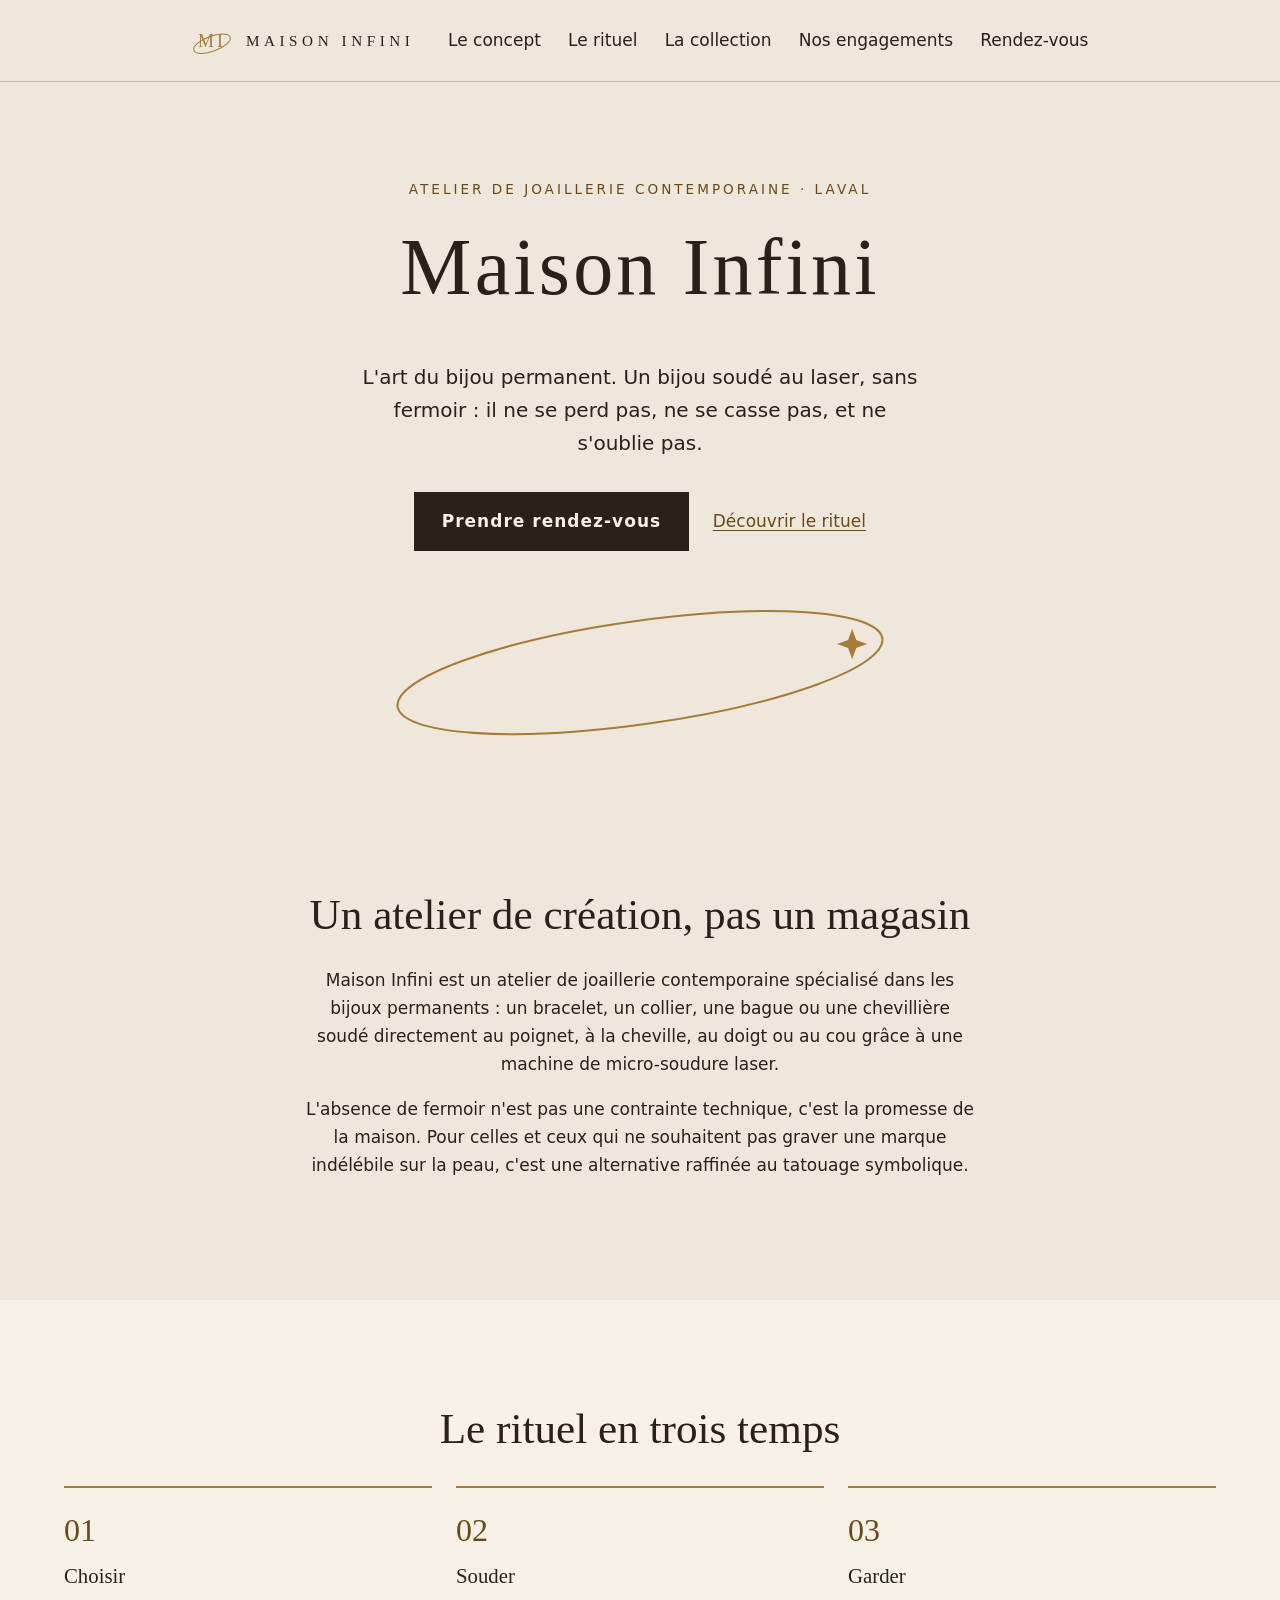
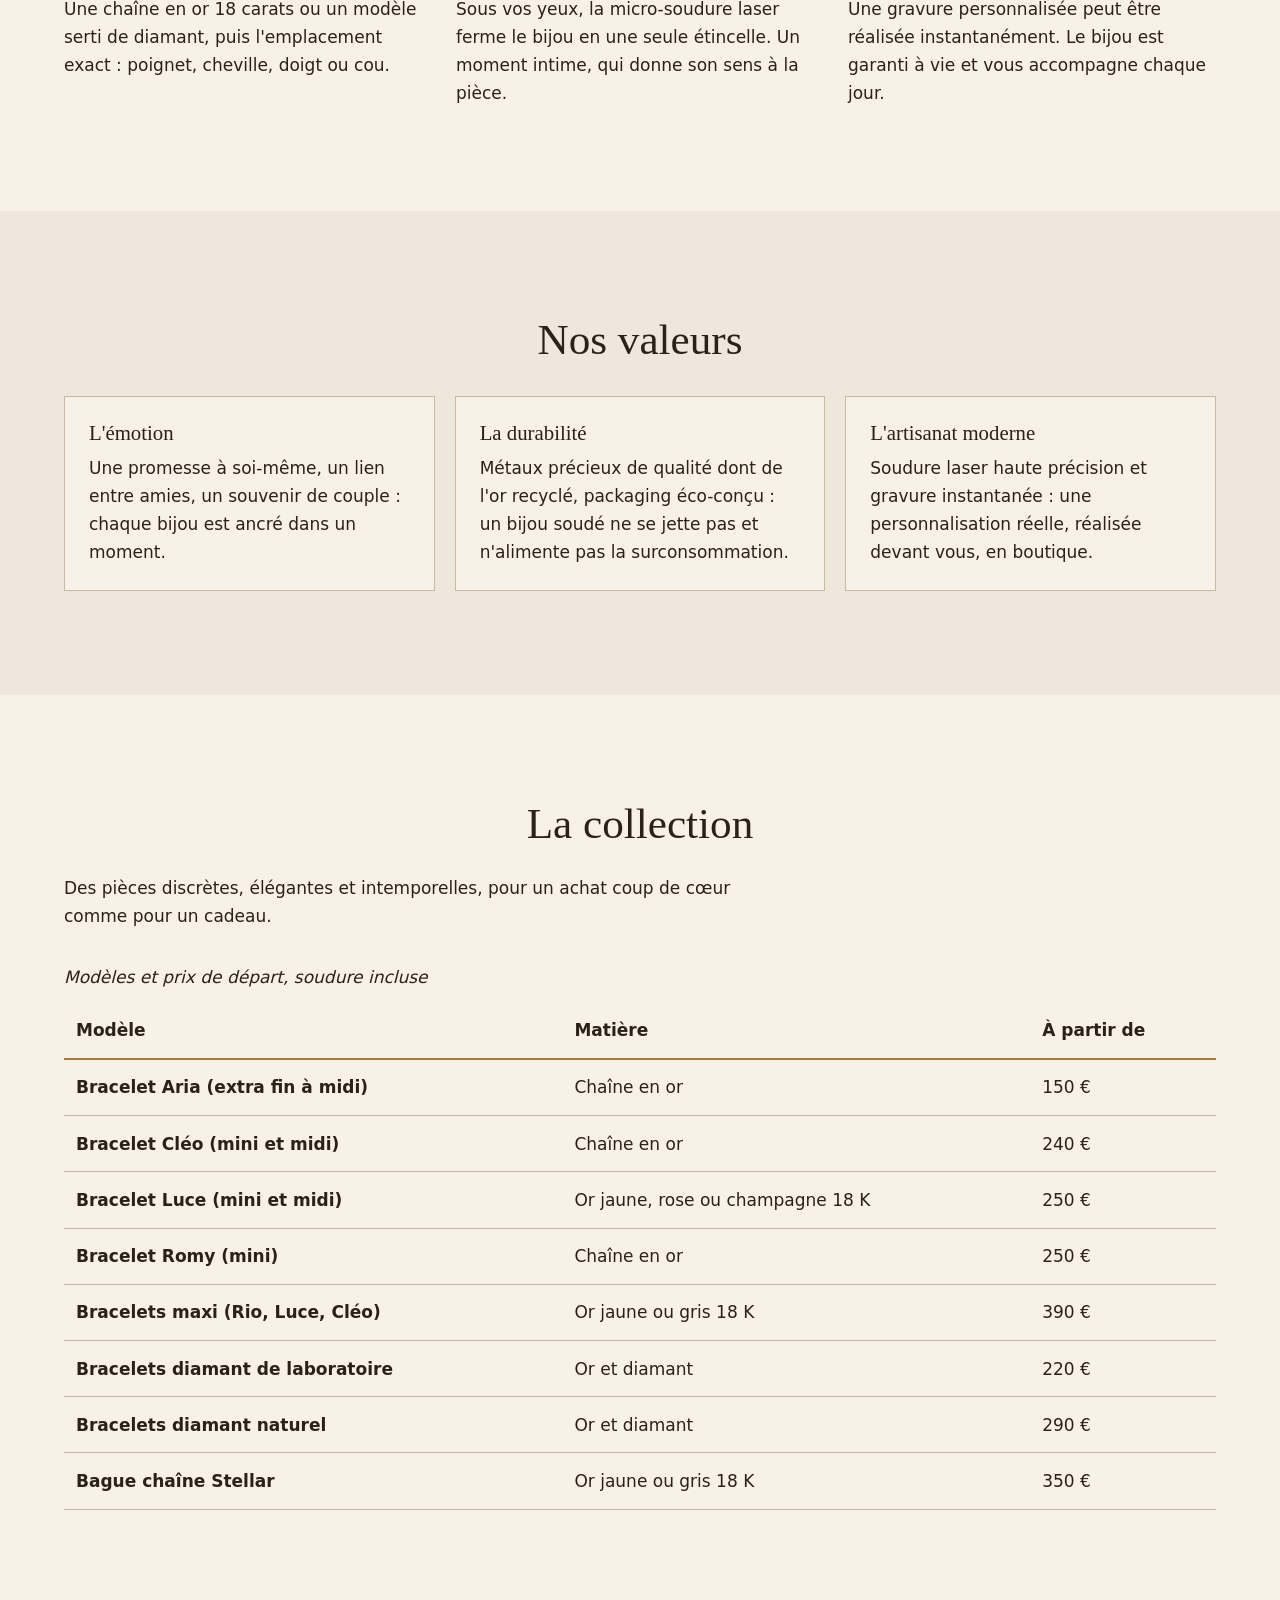
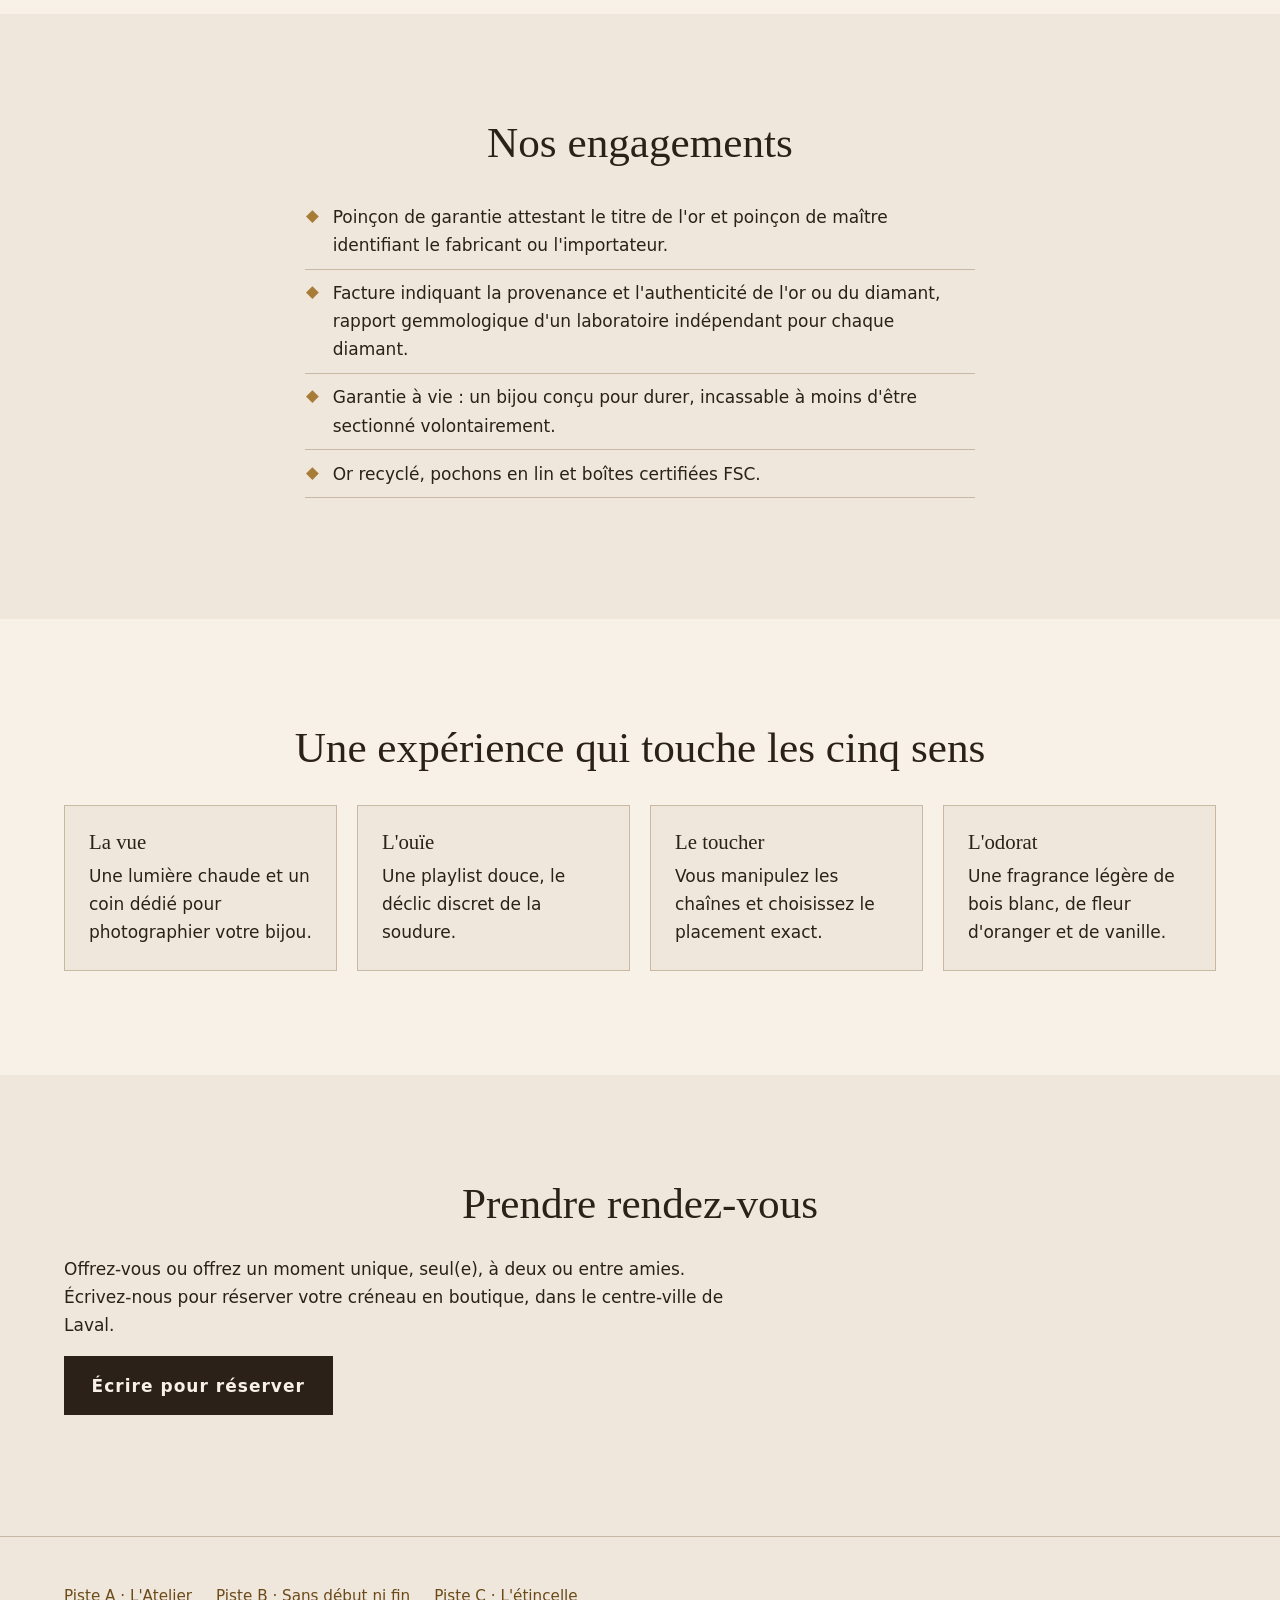
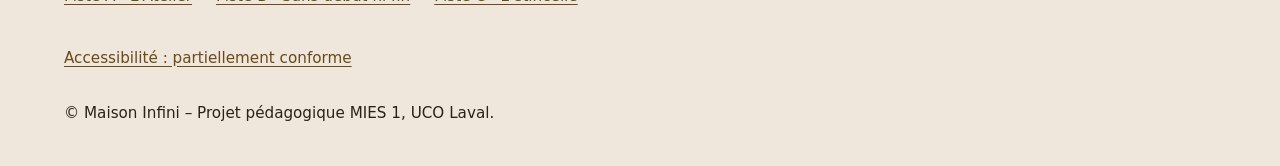
==== index.html @ 55a5fbbf "Ajout de la homepage Maison Infini (3 pistes créatives) Co-Authored-By: Claude Sonnet 5.5 <noreply@a" ====
<!doctype html>
<html lang="fr">
<head>
<meta charset="utf-8">
<meta name="viewport" content="width=device-width, initial-scale=1">
<title>Maison Infini – L'art du bijou permanent à Laval</title>
<meta name="description" content="Maison Infini, atelier de joaillerie contemporaine à Laval : bijoux permanents en or 18 carats, soudés au laser, sans fermoir et garantis à vie.">
<meta name="color-scheme" content="light">
<link rel="icon" href="data:image/svg+xml,%3Csvg xmlns='http://www.w3.org/2000/svg' viewBox='0 0 32 32'%3E%3Ctext y='24' font-size='26'%3E%E2%88%9E%3C/text%3E%3C/svg%3E">
<link rel="stylesheet" href="base.css">
<link rel="stylesheet" href="theme-a.css">
</head>
<body>
<a class="skip" href="#contenu">Aller au contenu principal</a>

<header class="site-header">
  <div class="wrap bar">
    <a class="brand" href="index.html" aria-label="Maison Infini, accueil">
      <svg viewBox="0 0 64 64" aria-hidden="true" focusable="false"><ellipse cx="32" cy="36" rx="28" ry="11" transform="rotate(-20 32 36)" fill="none" stroke="currentColor" stroke-width="1.5"/><text x="32" y="41" text-anchor="middle" font-family="Georgia,serif" font-size="26" fill="currentColor">MI</text></svg>
      <span>Maison Infini</span>
    </a>
    <nav aria-label="Navigation principale">
      <ul>
        <li><a href="#concept">Le concept</a></li>
        <li><a href="#rituel">Le rituel</a></li>
        <li><a href="#collection">La collection</a></li>
        <li><a href="#engagements">Nos engagements</a></li>
        <li><a href="#rendez-vous">Rendez-vous</a></li>
      </ul>
    </nav>
  </div>
</header>

<main id="contenu">
  <section class="wrap hero" aria-labelledby="titre-accueil">
    <p class="kicker">Atelier de joaillerie contemporaine · Laval</p>
    <h1 id="titre-accueil">Maison Infini</h1>
    <p class="lead">L'art du bijou permanent. Un bijou soudé au laser, sans fermoir : il ne se perd pas, ne se casse pas, et ne s'oublie pas.</p>
    <div class="actions">
      <a class="btn" href="#rendez-vous">Prendre rendez-vous</a>
      <a href="#rituel">Découvrir le rituel</a>
    </div>
    <svg class="deco" viewBox="0 0 400 120" role="img" aria-label="Illustration : un anneau sans début ni fin, symbole d'infini"><ellipse cx="200" cy="60" rx="180" ry="38" transform="rotate(-8 200 60)" fill="none" stroke="currentColor" stroke-width="1.5"/><path d="M356 28 l3 8 8 3 -8 3 -3 8 -3 -8 -8 -3 8 -3z" fill="currentColor"/></svg>
  </section>

  <section id="concept" class="wrap" aria-labelledby="t-concept">
    <h2 id="t-concept">Un atelier de création, pas un magasin</h2>
    <p>Maison Infini est un atelier de joaillerie contemporaine spécialisé dans les bijoux permanents : un bracelet, un collier, une bague ou une chevillière soudé directement au poignet, à la cheville, au doigt ou au cou grâce à une machine de micro-soudure laser.</p>
    <p>L'absence de fermoir n'est pas une contrainte technique, c'est la promesse de la maison. Pour celles et ceux qui ne souhaitent pas graver une marque indélébile sur la peau, c'est une alternative raffinée au tatouage symbolique.</p>
  </section>

  <section id="rituel" class="band" aria-labelledby="t-rituel">
    <div class="wrap">
      <h2 id="t-rituel">Le rituel en trois temps</h2>
      <ol class="steps">
        <li><h3>Choisir</h3><p>Une chaîne en or 18 carats ou un modèle serti de diamant, puis l'emplacement exact : poignet, cheville, doigt ou cou.</p></li>
        <li><h3>Souder</h3><p>Sous vos yeux, la micro-soudure laser ferme le bijou en une seule étincelle. Un moment intime, qui donne son sens à la pièce.</p></li>
        <li><h3>Garder</h3><p>Une gravure personnalisée peut être réalisée instantanément. Le bijou est garanti à vie et vous accompagne chaque jour.</p></li>
      </ol>
    </div>
  </section>

  <section id="valeurs" class="wrap" aria-labelledby="t-valeurs">
    <h2 id="t-valeurs">Nos valeurs</h2>
    <ul class="cards">
      <li class="card"><h3>L'émotion</h3><p>Une promesse à soi-même, un lien entre amies, un souvenir de couple : chaque bijou est ancré dans un moment.</p></li>
      <li class="card"><h3>La durabilité</h3><p>Métaux précieux de qualité dont de l'or recyclé, packaging éco-conçu : un bijou soudé ne se jette pas et n'alimente pas la surconsommation.</p></li>
      <li class="card"><h3>L'artisanat moderne</h3><p>Soudure laser haute précision et gravure instantanée : une personnalisation réelle, réalisée devant vous, en boutique.</p></li>
    </ul>
  </section>

  <section id="collection" class="band" aria-labelledby="t-collection">
    <div class="wrap">
      <h2 id="t-collection">La collection</h2>
      <p>Des pièces discrètes, élégantes et intemporelles, pour un achat coup de cœur comme pour un cadeau.</p>
      <div class="table-wrap">
        <table>
          <caption>Modèles et prix de départ, soudure incluse</caption>
          <thead><tr><th scope="col">Modèle</th><th scope="col">Matière</th><th scope="col">À partir de</th></tr></thead>
          <tbody>
            <tr><th scope="row">Bracelet Aria (extra fin à midi)</th><td>Chaîne en or</td><td>150 €</td></tr>
            <tr><th scope="row">Bracelet Cléo (mini et midi)</th><td>Chaîne en or</td><td>240 €</td></tr>
            <tr><th scope="row">Bracelet Luce (mini et midi)</th><td>Or jaune, rose ou champagne 18 K</td><td>250 €</td></tr>
            <tr><th scope="row">Bracelet Romy (mini)</th><td>Chaîne en or</td><td>250 €</td></tr>
            <tr><th scope="row">Bracelets maxi (Rio, Luce, Cléo)</th><td>Or jaune ou gris 18 K</td><td>390 €</td></tr>
            <tr><th scope="row">Bracelets diamant de laboratoire</th><td>Or et diamant</td><td>220 €</td></tr>
            <tr><th scope="row">Bracelets diamant naturel</th><td>Or et diamant</td><td>290 €</td></tr>
            <tr><th scope="row">Bague chaîne Stellar</th><td>Or jaune ou gris 18 K</td><td>350 €</td></tr>
          </tbody>
        </table>
      </div>
    </div>
  </section>

  <section id="engagements" class="wrap" aria-labelledby="t-engagements">
    <h2 id="t-engagements">Nos engagements</h2>
    <ul class="checks">
      <li>Poinçon de garantie attestant le titre de l'or et poinçon de maître identifiant le fabricant ou l'importateur.</li>
      <li>Facture indiquant la provenance et l'authenticité de l'or ou du diamant, rapport gemmologique d'un laboratoire indépendant pour chaque diamant.</li>
      <li>Garantie à vie : un bijou conçu pour durer, incassable à moins d'être sectionné volontairement.</li>
      <li>Or recyclé, pochons en lin et boîtes certifiées FSC.</li>
    </ul>
  </section>

  <section id="experience" class="band" aria-labelledby="t-experience">
    <div class="wrap">
      <h2 id="t-experience">Une expérience qui touche les cinq sens</h2>
      <ul class="cards">
        <li class="card"><h3>La vue</h3><p>Une lumière chaude et un coin dédié pour photographier votre bijou.</p></li>
        <li class="card"><h3>L'ouïe</h3><p>Une playlist douce, le déclic discret de la soudure.</p></li>
        <li class="card"><h3>Le toucher</h3><p>Vous manipulez les chaînes et choisissez le placement exact.</p></li>
        <li class="card"><h3>L'odorat</h3><p>Une fragrance légère de bois blanc, de fleur d'oranger et de vanille.</p></li>
      </ul>
    </div>
  </section>

  <section id="rendez-vous" class="wrap" aria-labelledby="t-rdv">
    <h2 id="t-rdv">Prendre rendez-vous</h2>
    <p>Offrez-vous ou offrez un moment unique, seul(e), à deux ou entre amies. Écrivez-nous pour réserver votre créneau en boutique, dans le centre-ville de Laval.</p>
    <p><a class="btn" href="mailto:contact@maison-infini.example?subject=Rendez-vous%20Maison%20Infini">Écrire pour réserver</a></p>
  </section>
</main>

<footer class="site-footer">
  <div class="wrap">
    <nav aria-label="Pistes créatives">
      <ul>
        <li><a href="index.html" aria-current="page">Piste A · L'Atelier</a></li>
        <li><a href="piste-b.html">Piste B · Sans début ni fin</a></li>
        <li><a href="piste-c.html">Piste C · L'étincelle</a></li>
      </ul>
    </nav>
    <p><a href="accessibilite.html">Accessibilité : partiellement conforme</a></p>
    <p>© Maison Infini – Projet pédagogique MIES 1, UCO Laval.</p>
  </div>
</footer>
</body>
</html>
---- base.css ----
/* Maison Infini — base partagée (éco-conçue : aucune police web, aucune image, aucun JS) */
*,*::before,*::after{box-sizing:border-box}
html{font-size:100%;scroll-behavior:smooth;-webkit-text-size-adjust:100%}
body{margin:0;background:var(--bg);color:var(--fg);font-family:var(--font-body);font-size:1.0625rem;line-height:1.65}
h1,h2,h3{font-family:var(--font-title);font-weight:400;line-height:1.15;margin:0 0 .6em}
h1{font-size:clamp(2.4rem,8vw,5rem);letter-spacing:.04em}
h2{font-size:clamp(1.7rem,4.5vw,2.7rem)}
h3{font-size:1.3rem}
p{margin:0 0 1em;max-width:62ch}
ul,ol{margin:0 0 1em}
a{color:var(--link);text-underline-offset:.2em}
a:hover{text-decoration-thickness:.15em}
:focus-visible{outline:3px solid var(--focus);outline-offset:3px}

.skip{position:absolute;left:1rem;top:-5rem;z-index:10;padding:.75rem 1rem;background:var(--fg);color:var(--bg)}
.skip:focus{top:1rem}

.wrap{width:min(100% - 2rem,72rem);margin-inline:auto}
main>section{padding-block:clamp(3rem,9vw,6.5rem)}
.band{background:var(--surface)}

/* En-tête */
.site-header{padding-block:1rem;border-bottom:1px solid var(--line)}
.bar{display:flex;flex-wrap:wrap;align-items:center;justify-content:space-between;gap:.75rem 2rem}
.brand{display:flex;align-items:center;gap:.75rem;color:inherit;text-decoration:none;font-family:var(--font-title);font-size:.95rem;letter-spacing:.3em;text-transform:uppercase}
.brand svg{width:2.75rem;height:2.75rem;color:var(--accent)}
.site-header ul{display:flex;flex-wrap:wrap;gap:0 1.5rem;margin:0;padding:0;list-style:none}
.site-header nav a{display:inline-block;padding:.6rem .1rem;color:inherit;text-decoration:none;border-bottom:2px solid transparent}
.site-header nav a:hover{border-bottom-color:var(--accent)}

/* Éléments récurrents */
.kicker{margin-bottom:1.25rem;font-size:.85rem;letter-spacing:.22em;text-transform:uppercase;color:var(--link)}
.lead{font-size:1.25rem;max-width:44ch}
.actions{display:flex;flex-wrap:wrap;gap:1rem 1.5rem;align-items:center;margin-top:2rem}
.btn{display:inline-block;min-height:2.75rem;padding:.85rem 1.6rem;border:2px solid var(--btn-bg);background:var(--btn-bg);color:var(--btn-fg);font-weight:600;letter-spacing:.06em;text-decoration:none}
.btn:hover{background:var(--bg);color:var(--fg)}
.deco{display:block;width:100%;height:auto;color:var(--accent)}

/* Grilles */
.cards{display:grid;grid-template-columns:repeat(auto-fit,minmax(15rem,1fr));gap:1.25rem;margin:2rem 0 0;padding:0;list-style:none}
.card{padding:1.5rem;border:1px solid var(--line);background:var(--surface)}
.band .card{background:var(--bg)}
.card h3{margin-bottom:.4em}
.card p{margin:0}

.steps{counter-reset:etape;display:grid;grid-template-columns:repeat(auto-fit,minmax(14rem,1fr));gap:1.5rem;margin:2rem 0 0;padding:0;list-style:none}
.steps li{counter-increment:etape;padding-top:1rem;border-top:2px solid var(--accent)}
.steps li::before{content:"0" counter(etape);display:block;margin-bottom:.5rem;font-family:var(--font-title);font-size:2rem;color:var(--link)}
.steps h3{margin-bottom:.3em}
.steps p{margin:0}

.checks{padding:0;list-style:none;max-width:62ch}
.checks li{padding:.6rem 0 .6rem 1.75rem;border-bottom:1px solid var(--line);position:relative}
.checks li::before{content:"";position:absolute;left:.2rem;top:1.15rem;width:.55rem;height:.55rem;background:var(--accent);transform:rotate(45deg)}

/* Tableau */
.table-wrap{margin-top:2rem;overflow-x:auto}
table{width:100%;border-collapse:collapse}
caption{padding-bottom:.75rem;text-align:left;font-style:italic}
th,td{padding:.85rem .75rem;text-align:left;vertical-align:top;border-bottom:1px solid var(--line)}
thead th{border-bottom:2px solid var(--accent)}
td:last-child,th:last-child{white-space:nowrap}

/* Pied de page */
.site-footer{padding-block:2.5rem;border-top:1px solid var(--line);font-size:.95rem}
.site-footer .wrap{display:grid;gap:1.5rem}
.site-footer ul{display:flex;flex-wrap:wrap;gap:.25rem 1.5rem;margin:0;padding:0;list-style:none}
.site-footer p{margin:0}
.site-footer a{display:inline-block;padding:.4rem 0}

/* Préférences utilisateur */
@media (prefers-reduced-motion:reduce){html{scroll-behavior:auto}*{animation:none!important;transition:none!important}}
@media print{.skip,.site-header nav,.actions{display:none}body{background:#fff;color:#000}}
---- theme-a.css ----
/* Piste A — « L'Atelier » : beige nude, lumière chaude, serif élégant */
:root{
  --bg:#EFE6DC;--fg:#2B2118;--surface:#F7F1E8;--line:#C9B8A3;
  --accent:#A67C37;--link:#6B4A17;--focus:#2B2118;
  --btn-bg:#2B2118;--btn-fg:#F7F1E8;
  --font-title:Didot,"Bodoni 72","Bodoni MT",Georgia,"Times New Roman",serif;
  --font-body:system-ui,-apple-system,"Segoe UI",Roboto,sans-serif;
  color-scheme:light;
}
.hero{text-align:center;padding-block:clamp(3rem,9vw,6rem) 2rem}
.hero p{margin-inline:auto}
.hero .actions{justify-content:center}
.hero .deco{max-width:34rem;margin:2.5rem auto 0}
h2{text-align:center}
#concept p,#engagements>p{margin-inline:auto;text-align:center}
.band h2,.checks{margin-inline:auto}
.lead{margin-inline:auto}
.site-header{text-align:center}
.site-header .bar{justify-content:center}
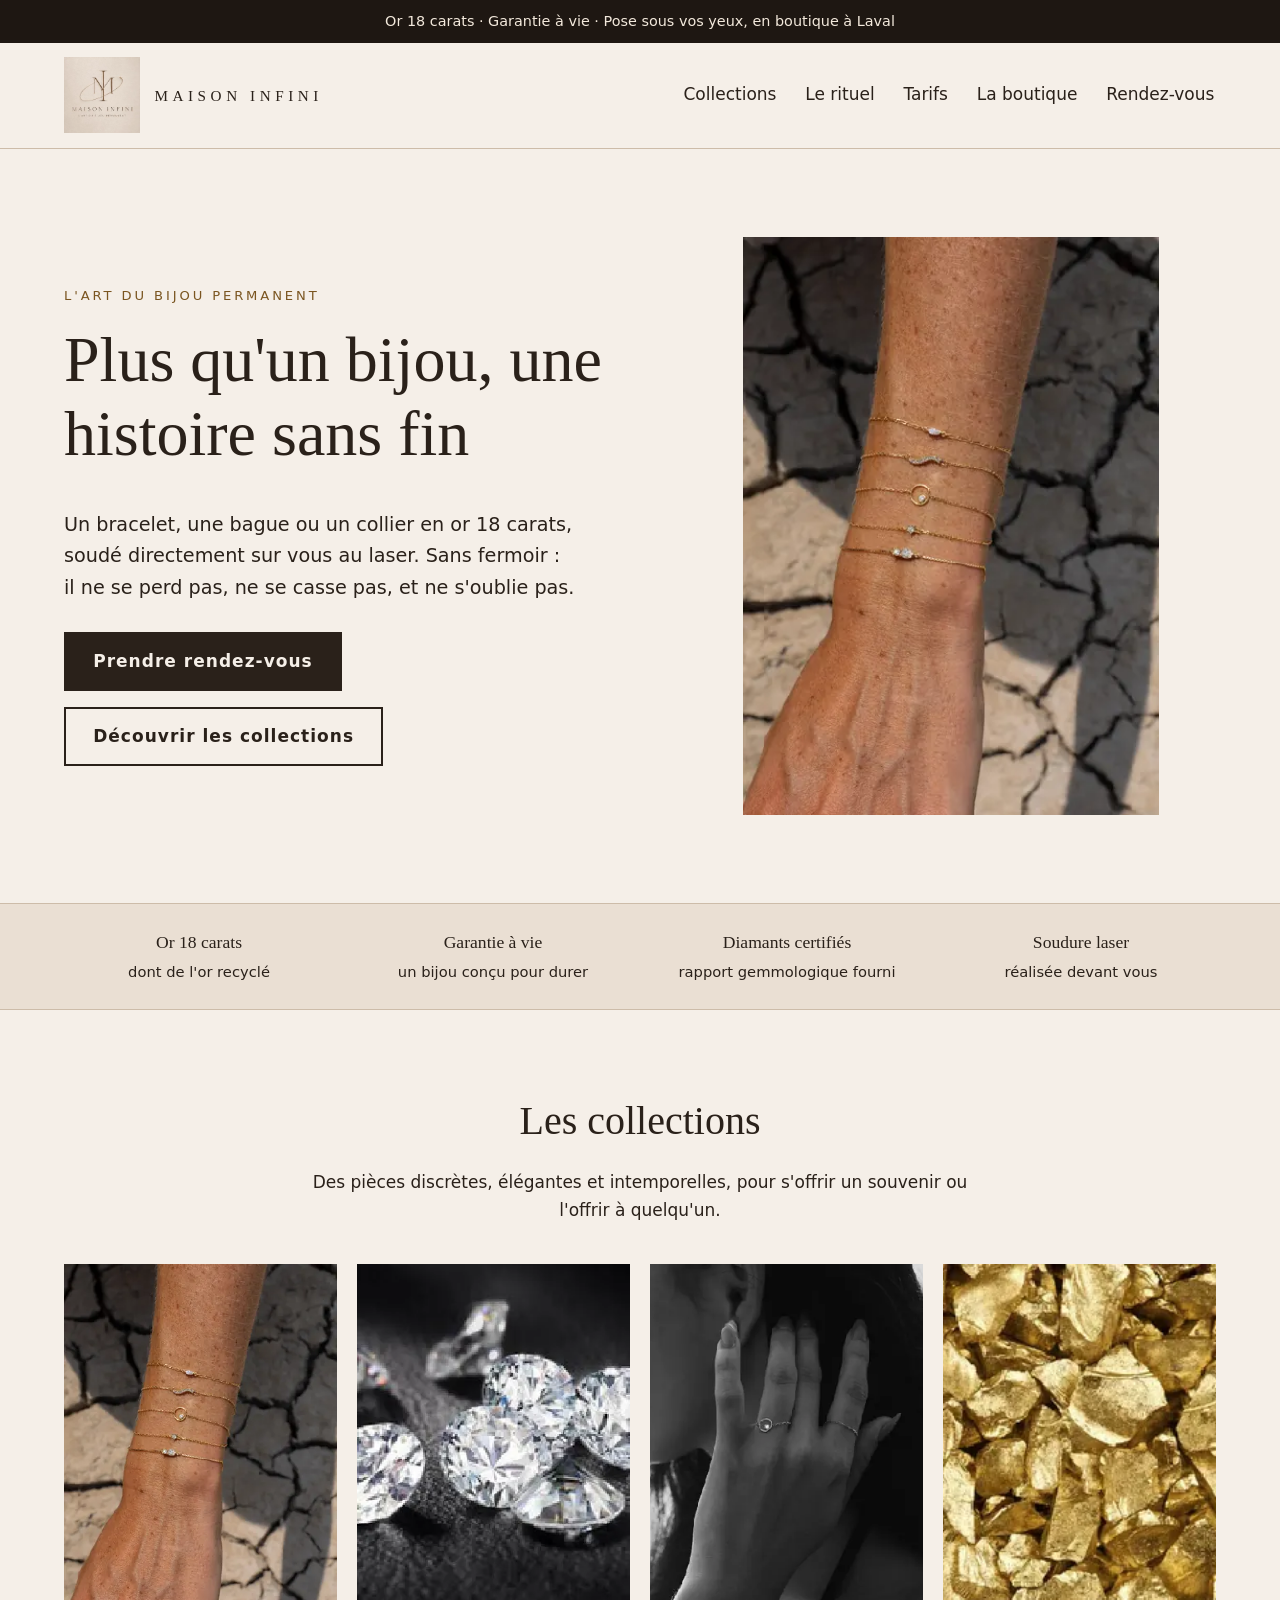
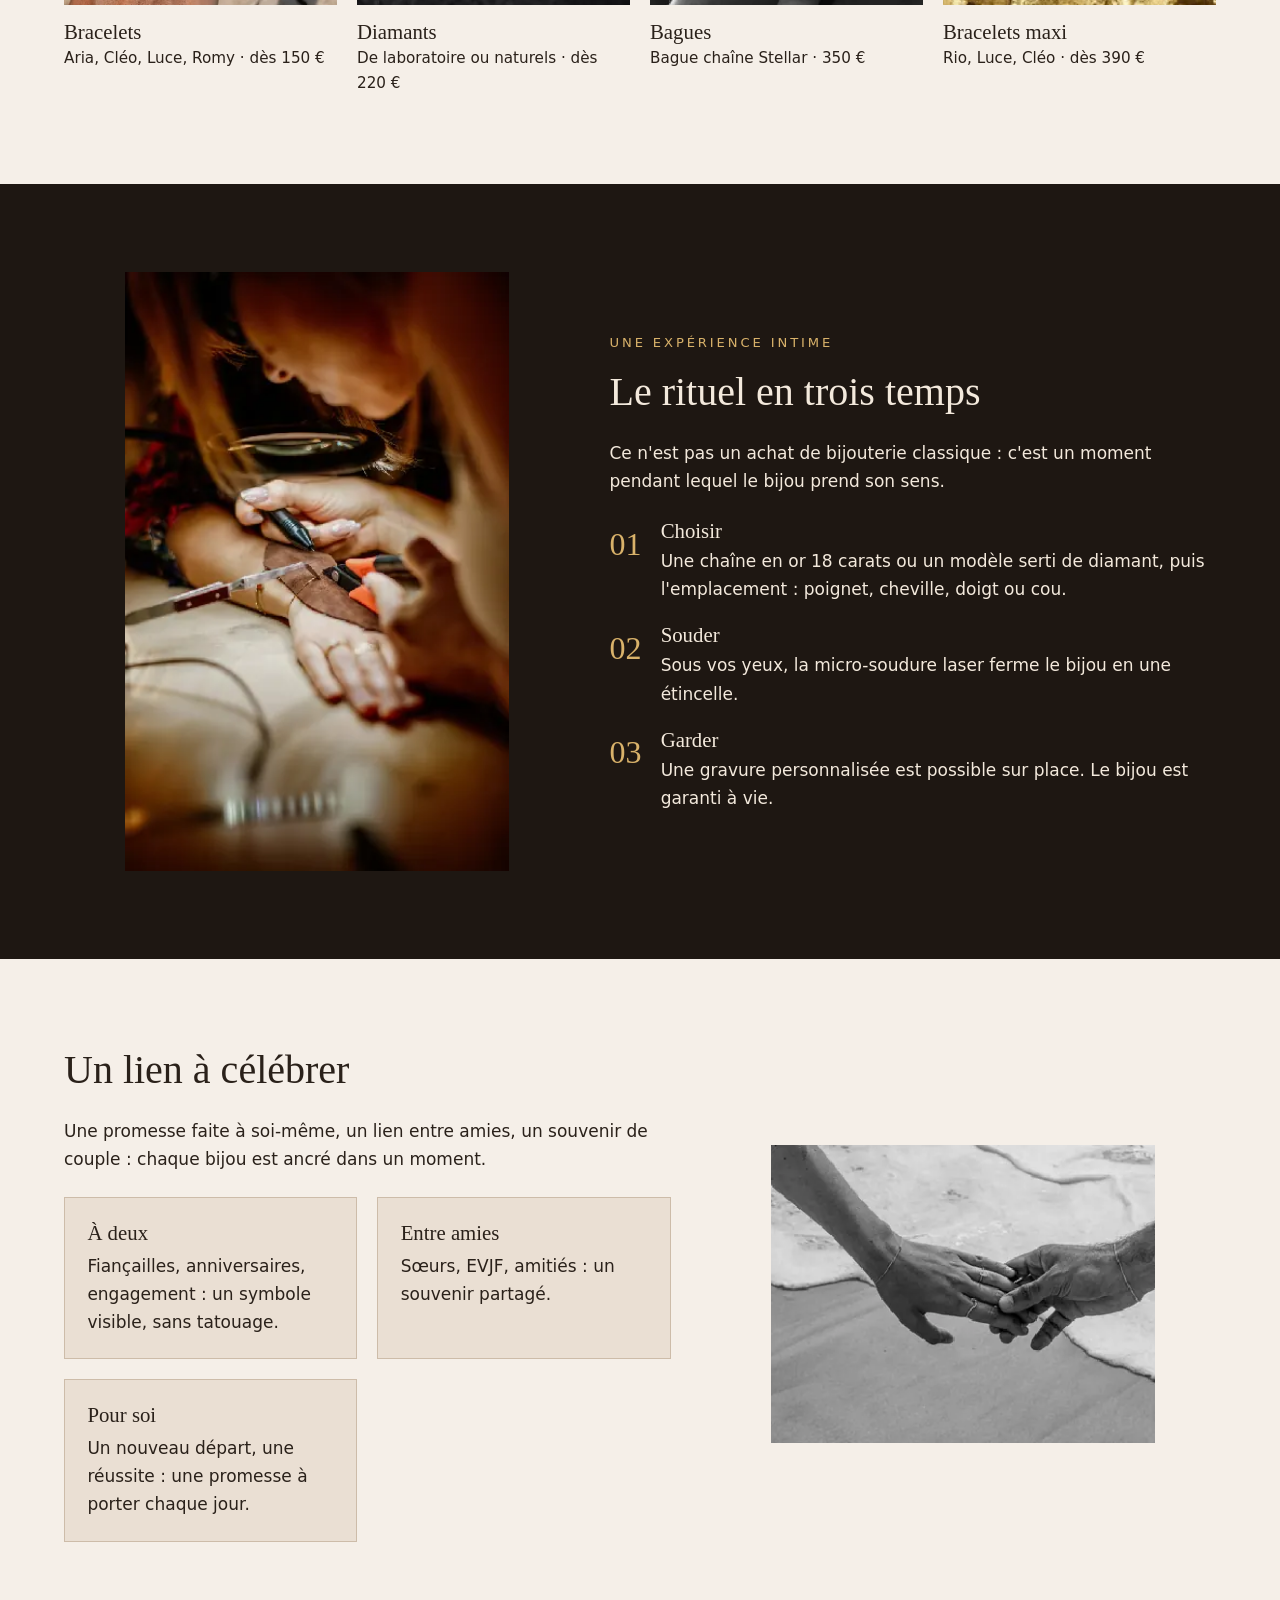
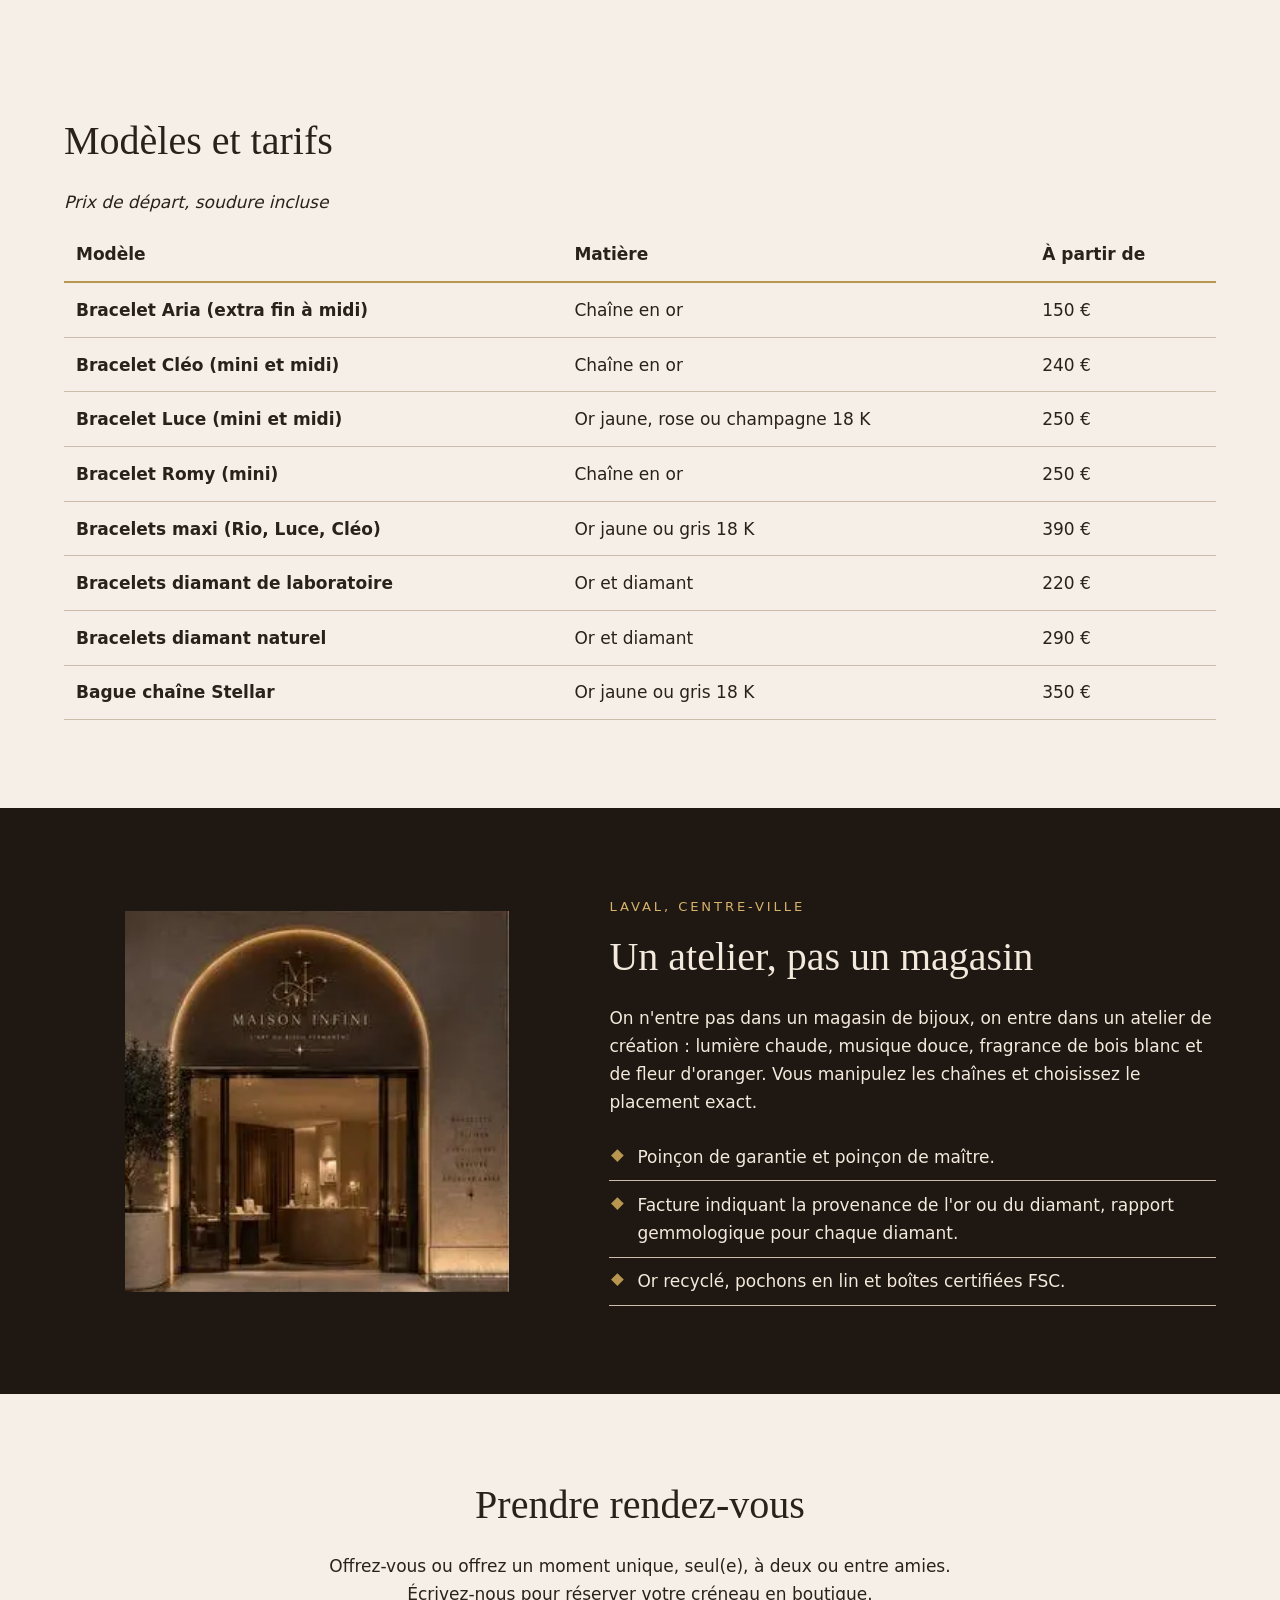
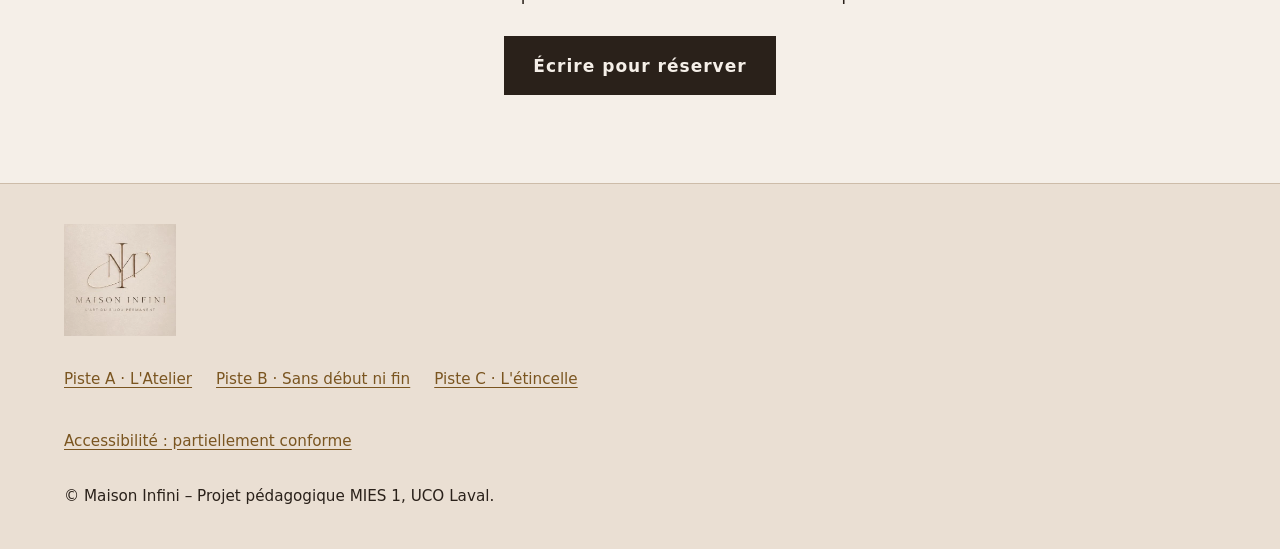
==== commit 6367376e: "Nouvelle homepage boutique avec logo et photos ; ancienne page en piste A Co-Authored-By: Claude Son" ====
--- a/index.html
+++ b/index.html
@@ -4,27 +4,28 @@
 <meta charset="utf-8">
 <meta name="viewport" content="width=device-width, initial-scale=1">
 <title>Maison Infini – L'art du bijou permanent à Laval</title>
-<meta name="description" content="Maison Infini, atelier de joaillerie contemporaine à Laval : bijoux permanents en or 18 carats, soudés au laser, sans fermoir et garantis à vie.">
+<meta name="description" content="Maison Infini, atelier de joaillerie contemporaine à Laval : bracelets, bagues et colliers permanents en or 18 carats, soudés au laser sous vos yeux, sans fermoir, garantis à vie.">
 <meta name="color-scheme" content="light">
-<link rel="icon" href="data:image/svg+xml,%3Csvg xmlns='http://www.w3.org/2000/svg' viewBox='0 0 32 32'%3E%3Ctext y='24' font-size='26'%3E%E2%88%9E%3C/text%3E%3C/svg%3E">
-<link rel="stylesheet" href="base.css">
-<link rel="stylesheet" href="theme-a.css">
+<link rel="icon" type="image/webp" href="img/logo.webp">
+<link rel="stylesheet" href="home.css">
 </head>
 <body>
 <a class="skip" href="#contenu">Aller au contenu principal</a>
 
+<div class="topbar"><p>Or 18 carats · Garantie à vie · Pose sous vos yeux, en boutique à Laval</p></div>
+
 <header class="site-header">
   <div class="wrap bar">
     <a class="brand" href="index.html" aria-label="Maison Infini, accueil">
-      <svg viewBox="0 0 64 64" aria-hidden="true" focusable="false"><ellipse cx="32" cy="36" rx="28" ry="11" transform="rotate(-20 32 36)" fill="none" stroke="currentColor" stroke-width="1.5"/><text x="32" y="41" text-anchor="middle" font-family="Georgia,serif" font-size="26" fill="currentColor">MI</text></svg>
+      <img src="img/logo.webp" width="418" height="425" alt="">
       <span>Maison Infini</span>
     </a>
     <nav aria-label="Navigation principale">
       <ul>
-        <li><a href="#concept">Le concept</a></li>
+        <li><a href="#collections">Collections</a></li>
         <li><a href="#rituel">Le rituel</a></li>
-        <li><a href="#collection">La collection</a></li>
-        <li><a href="#engagements">Nos engagements</a></li>
+        <li><a href="#tarifs">Tarifs</a></li>
+        <li><a href="#boutique">La boutique</a></li>
         <li><a href="#rendez-vous">Rendez-vous</a></li>
       </ul>
     </nav>
@@ -32,100 +33,135 @@
 </header>
 
 <main id="contenu">
-  <section class="wrap hero" aria-labelledby="titre-accueil">
-    <p class="kicker">Atelier de joaillerie contemporaine · Laval</p>
-    <h1 id="titre-accueil">Maison Infini</h1>
-    <p class="lead">L'art du bijou permanent. Un bijou soudé au laser, sans fermoir : il ne se perd pas, ne se casse pas, et ne s'oublie pas.</p>
-    <div class="actions">
-      <a class="btn" href="#rendez-vous">Prendre rendez-vous</a>
-      <a href="#rituel">Découvrir le rituel</a>
-    </div>
-    <svg class="deco" viewBox="0 0 400 120" role="img" aria-label="Illustration : un anneau sans début ni fin, symbole d'infini"><ellipse cx="200" cy="60" rx="180" ry="38" transform="rotate(-8 200 60)" fill="none" stroke="currentColor" stroke-width="1.5"/><path d="M356 28 l3 8 8 3 -8 3 -3 8 -3 -8 -8 -3 8 -3z" fill="currentColor"/></svg>
-  </section>
-
-  <section id="concept" class="wrap" aria-labelledby="t-concept">
-    <h2 id="t-concept">Un atelier de création, pas un magasin</h2>
-    <p>Maison Infini est un atelier de joaillerie contemporaine spécialisé dans les bijoux permanents : un bracelet, un collier, une bague ou une chevillière soudé directement au poignet, à la cheville, au doigt ou au cou grâce à une machine de micro-soudure laser.</p>
-    <p>L'absence de fermoir n'est pas une contrainte technique, c'est la promesse de la maison. Pour celles et ceux qui ne souhaitent pas graver une marque indélébile sur la peau, c'est une alternative raffinée au tatouage symbolique.</p>
-  </section>
-
-  <section id="rituel" class="band" aria-labelledby="t-rituel">
+  <section class="hero" aria-labelledby="titre-accueil">
     <div class="wrap">
-      <h2 id="t-rituel">Le rituel en trois temps</h2>
-      <ol class="steps">
-        <li><h3>Choisir</h3><p>Une chaîne en or 18 carats ou un modèle serti de diamant, puis l'emplacement exact : poignet, cheville, doigt ou cou.</p></li>
-        <li><h3>Souder</h3><p>Sous vos yeux, la micro-soudure laser ferme le bijou en une seule étincelle. Un moment intime, qui donne son sens à la pièce.</p></li>
-        <li><h3>Garder</h3><p>Une gravure personnalisée peut être réalisée instantanément. Le bijou est garanti à vie et vous accompagne chaque jour.</p></li>
-      </ol>
+      <div>
+        <p class="kicker">L'art du bijou permanent</p>
+        <h1 id="titre-accueil">Plus qu'un bijou, une histoire sans fin</h1>
+        <p class="lead">Un bracelet, une bague ou un collier en or 18 carats, soudé directement sur vous au laser. Sans fermoir : il ne se perd pas, ne se casse pas, et ne s'oublie pas.</p>
+        <div class="actions">
+          <a class="btn" href="#rendez-vous">Prendre rendez-vous</a>
+          <a class="btn alt" href="#collections">Découvrir les collections</a>
+        </div>
+      </div>
+      <figure>
+        <img src="img/bracelets-poignet.webp" width="398" height="553" fetchpriority="high" alt="Poignet portant plusieurs bracelets fins en or, dont certains ornés d'une petite pierre, sur une terre craquelée.">
+      </figure>
     </div>
   </section>
 
-  <section id="valeurs" class="wrap" aria-labelledby="t-valeurs">
-    <h2 id="t-valeurs">Nos valeurs</h2>
-    <ul class="cards">
-      <li class="card"><h3>L'émotion</h3><p>Une promesse à soi-même, un lien entre amies, un souvenir de couple : chaque bijou est ancré dans un moment.</p></li>
-      <li class="card"><h3>La durabilité</h3><p>Métaux précieux de qualité dont de l'or recyclé, packaging éco-conçu : un bijou soudé ne se jette pas et n'alimente pas la surconsommation.</p></li>
-      <li class="card"><h3>L'artisanat moderne</h3><p>Soudure laser haute précision et gravure instantanée : une personnalisation réelle, réalisée devant vous, en boutique.</p></li>
+  <section class="trust" aria-label="Nos engagements en bref">
+    <div class="wrap">
+      <ul>
+        <li><strong>Or 18 carats</strong><span>dont de l'or recyclé</span></li>
+        <li><strong>Garantie à vie</strong><span>un bijou conçu pour durer</span></li>
+        <li><strong>Diamants certifiés</strong><span>rapport gemmologique fourni</span></li>
+        <li><strong>Soudure laser</strong><span>réalisée devant vous</span></li>
+      </ul>
+    </div>
+  </section>
+
+  <section id="collections" class="wrap" aria-labelledby="t-collections">
+    <div class="section-head">
+      <h2 id="t-collections">Les collections</h2>
+      <p>Des pièces discrètes, élégantes et intemporelles, pour s'offrir un souvenir ou l'offrir à quelqu'un.</p>
+    </div>
+    <ul class="tiles">
+      <li class="tile"><a href="#tarifs"><img src="img/bracelets-poignet.webp" width="398" height="553" loading="lazy" alt="Bracelets fins en or portés au poignet."><h3>Bracelets</h3><p>Aria, Cléo, Luce, Romy · dès 150 €</p></a></li>
+      <li class="tile"><a href="#tarifs"><img src="img/diamants.webp" width="285" height="413" loading="lazy" alt="Diamants taillés posés sur un tissu sombre."><h3>Diamants</h3><p>De laboratoire ou naturels · dès 220 €</p></a></li>
+      <li class="tile"><a href="#tarifs"><img src="img/bague.webp" width="355" height="412" loading="lazy" alt="Main de femme portant une bague fine en noir et blanc."><h3>Bagues</h3><p>Bague chaîne Stellar · 350 €</p></a></li>
+      <li class="tile"><a href="#tarifs"><img src="img/or.webp" width="266" height="245" loading="lazy" alt="Éclats d'or brillant."><h3>Bracelets maxi</h3><p>Rio, Luce, Cléo · dès 390 €</p></a></li>
     </ul>
   </section>
 
-  <section id="collection" class="band" aria-labelledby="t-collection">
-    <div class="wrap">
-      <h2 id="t-collection">La collection</h2>
-      <p>Des pièces discrètes, élégantes et intemporelles, pour un achat coup de cœur comme pour un cadeau.</p>
-      <div class="table-wrap">
-        <table>
-          <caption>Modèles et prix de départ, soudure incluse</caption>
-          <thead><tr><th scope="col">Modèle</th><th scope="col">Matière</th><th scope="col">À partir de</th></tr></thead>
-          <tbody>
-            <tr><th scope="row">Bracelet Aria (extra fin à midi)</th><td>Chaîne en or</td><td>150 €</td></tr>
-            <tr><th scope="row">Bracelet Cléo (mini et midi)</th><td>Chaîne en or</td><td>240 €</td></tr>
-            <tr><th scope="row">Bracelet Luce (mini et midi)</th><td>Or jaune, rose ou champagne 18 K</td><td>250 €</td></tr>
-            <tr><th scope="row">Bracelet Romy (mini)</th><td>Chaîne en or</td><td>250 €</td></tr>
-            <tr><th scope="row">Bracelets maxi (Rio, Luce, Cléo)</th><td>Or jaune ou gris 18 K</td><td>390 €</td></tr>
-            <tr><th scope="row">Bracelets diamant de laboratoire</th><td>Or et diamant</td><td>220 €</td></tr>
-            <tr><th scope="row">Bracelets diamant naturel</th><td>Or et diamant</td><td>290 €</td></tr>
-            <tr><th scope="row">Bague chaîne Stellar</th><td>Or jaune ou gris 18 K</td><td>350 €</td></tr>
-          </tbody>
-        </table>
+  <section id="rituel" class="dark" aria-labelledby="t-rituel">
+    <div class="wrap split">
+      <figure>
+        <img src="img/soudure.webp" width="355" height="554" loading="lazy" alt="Une joaillière, loupe devant l'œil, soude un bijou sur le poignet d'une cliente.">
+      </figure>
+      <div>
+        <p class="kicker">Une expérience intime</p>
+        <h2 id="t-rituel">Le rituel en trois temps</h2>
+        <p>Ce n'est pas un achat de bijouterie classique : c'est un moment pendant lequel le bijou prend son sens.</p>
+        <ol class="steps">
+          <li><h3>Choisir</h3><p>Une chaîne en or 18 carats ou un modèle serti de diamant, puis l'emplacement : poignet, cheville, doigt ou cou.</p></li>
+          <li><h3>Souder</h3><p>Sous vos yeux, la micro-soudure laser ferme le bijou en une étincelle.</p></li>
+          <li><h3>Garder</h3><p>Une gravure personnalisée est possible sur place. Le bijou est garanti à vie.</p></li>
+        </ol>
       </div>
     </div>
   </section>
 
-  <section id="engagements" class="wrap" aria-labelledby="t-engagements">
-    <h2 id="t-engagements">Nos engagements</h2>
-    <ul class="checks">
-      <li>Poinçon de garantie attestant le titre de l'or et poinçon de maître identifiant le fabricant ou l'importateur.</li>
-      <li>Facture indiquant la provenance et l'authenticité de l'or ou du diamant, rapport gemmologique d'un laboratoire indépendant pour chaque diamant.</li>
-      <li>Garantie à vie : un bijou conçu pour durer, incassable à moins d'être sectionné volontairement.</li>
-      <li>Or recyclé, pochons en lin et boîtes certifiées FSC.</li>
-    </ul>
-  </section>
-
-  <section id="experience" class="band" aria-labelledby="t-experience">
-    <div class="wrap">
-      <h2 id="t-experience">Une expérience qui touche les cinq sens</h2>
-      <ul class="cards">
-        <li class="card"><h3>La vue</h3><p>Une lumière chaude et un coin dédié pour photographier votre bijou.</p></li>
-        <li class="card"><h3>L'ouïe</h3><p>Une playlist douce, le déclic discret de la soudure.</p></li>
-        <li class="card"><h3>Le toucher</h3><p>Vous manipulez les chaînes et choisissez le placement exact.</p></li>
-        <li class="card"><h3>L'odorat</h3><p>Une fragrance légère de bois blanc, de fleur d'oranger et de vanille.</p></li>
-      </ul>
+  <section id="pour-qui" class="wrap" aria-labelledby="t-pour-qui">
+    <div class="split rev">
+      <figure>
+        <img src="img/mains.webp" width="397" height="308" loading="lazy" alt="Deux mains qui se tiennent sur le sable, en noir et blanc, chacune portant un bracelet fin.">
+      </figure>
+      <div>
+        <h2 id="t-pour-qui">Un lien à célébrer</h2>
+        <p>Une promesse faite à soi-même, un lien entre amies, un souvenir de couple : chaque bijou est ancré dans un moment.</p>
+        <ul class="cards">
+          <li class="card"><h3>À deux</h3><p>Fiançailles, anniversaires, engagement : un symbole visible, sans tatouage.</p></li>
+          <li class="card"><h3>Entre amies</h3><p>Sœurs, EVJF, amitiés : un souvenir partagé.</p></li>
+          <li class="card"><h3>Pour soi</h3><p>Un nouveau départ, une réussite : une promesse à porter chaque jour.</p></li>
+        </ul>
+      </div>
     </div>
   </section>
 
-  <section id="rendez-vous" class="wrap" aria-labelledby="t-rdv">
+  <section id="tarifs" class="wrap" aria-labelledby="t-tarifs">
+    <h2 id="t-tarifs">Modèles et tarifs</h2>
+    <div class="table-wrap">
+      <table>
+        <caption>Prix de départ, soudure incluse</caption>
+        <thead><tr><th scope="col">Modèle</th><th scope="col">Matière</th><th scope="col">À partir de</th></tr></thead>
+        <tbody>
+          <tr><th scope="row">Bracelet Aria (extra fin à midi)</th><td>Chaîne en or</td><td>150 €</td></tr>
+          <tr><th scope="row">Bracelet Cléo (mini et midi)</th><td>Chaîne en or</td><td>240 €</td></tr>
+          <tr><th scope="row">Bracelet Luce (mini et midi)</th><td>Or jaune, rose ou champagne 18 K</td><td>250 €</td></tr>
+          <tr><th scope="row">Bracelet Romy (mini)</th><td>Chaîne en or</td><td>250 €</td></tr>
+          <tr><th scope="row">Bracelets maxi (Rio, Luce, Cléo)</th><td>Or jaune ou gris 18 K</td><td>390 €</td></tr>
+          <tr><th scope="row">Bracelets diamant de laboratoire</th><td>Or et diamant</td><td>220 €</td></tr>
+          <tr><th scope="row">Bracelets diamant naturel</th><td>Or et diamant</td><td>290 €</td></tr>
+          <tr><th scope="row">Bague chaîne Stellar</th><td>Or jaune ou gris 18 K</td><td>350 €</td></tr>
+        </tbody>
+      </table>
+    </div>
+  </section>
+
+  <section id="boutique" class="dark" aria-labelledby="t-boutique">
+    <div class="wrap split">
+      <figure>
+        <img src="img/boutique.webp" width="262" height="260" loading="lazy" alt="Façade de la boutique Maison Infini : une arche éclairée d'une lumière chaude, avec l'enseigne dorée.">
+      </figure>
+      <div>
+        <p class="kicker">Laval, centre-ville</p>
+        <h2 id="t-boutique">Un atelier, pas un magasin</h2>
+        <p>On n'entre pas dans un magasin de bijoux, on entre dans un atelier de création : lumière chaude, musique douce, fragrance de bois blanc et de fleur d'oranger. Vous manipulez les chaînes et choisissez le placement exact.</p>
+        <ul class="checks">
+          <li>Poinçon de garantie et poinçon de maître.</li>
+          <li>Facture indiquant la provenance de l'or ou du diamant, rapport gemmologique pour chaque diamant.</li>
+          <li>Or recyclé, pochons en lin et boîtes certifiées FSC.</li>
+        </ul>
+      </div>
+    </div>
+  </section>
+
+  <section id="rendez-vous" class="wrap cta" aria-labelledby="t-rdv">
     <h2 id="t-rdv">Prendre rendez-vous</h2>
-    <p>Offrez-vous ou offrez un moment unique, seul(e), à deux ou entre amies. Écrivez-nous pour réserver votre créneau en boutique, dans le centre-ville de Laval.</p>
-    <p><a class="btn" href="mailto:contact@maison-infini.example?subject=Rendez-vous%20Maison%20Infini">Écrire pour réserver</a></p>
+    <p>Offrez-vous ou offrez un moment unique, seul(e), à deux ou entre amies. Écrivez-nous pour réserver votre créneau en boutique.</p>
+    <div class="actions">
+      <a class="btn" href="mailto:contact@maison-infini.example?subject=Rendez-vous%20Maison%20Infini">Écrire pour réserver</a>
+    </div>
   </section>
 </main>
 
 <footer class="site-footer">
   <div class="wrap">
+    <img src="img/logo.webp" width="418" height="425" loading="lazy" alt="Logo Maison Infini : monogramme MI entouré d'une ellipse, avec la mention « L'art du bijou permanent ».">
     <nav aria-label="Pistes créatives">
       <ul>
-        <li><a href="index.html" aria-current="page">Piste A · L'Atelier</a></li>
+        <li><a href="piste-a.html">Piste A · L'Atelier</a></li>
         <li><a href="piste-b.html">Piste B · Sans début ni fin</a></li>
         <li><a href="piste-c.html">Piste C · L'étincelle</a></li>
       </ul>
--- a/home.css
+++ b/home.css
@@ -0,0 +1,114 @@
+/* Maison Infini — homepage boutique (éco-conçue : polices système, images WebP légères, aucun JS) */
+:root{
+  --bg:#F5EFE8;--surface:#EADFD3;--fg:#2A211A;--dark:#1E1712;--on-dark:#F3E9DC;
+  --gold:#B8964F;--gold-text:#7A5520;--gold-on-dark:#D9B26A;--line:#CDBCA9;--steel:#A0A7AD;
+  --title:Didot,"Bodoni 72","Bodoni MT",Georgia,"Times New Roman",serif;
+  --body:system-ui,-apple-system,"Segoe UI",Roboto,sans-serif;
+  color-scheme:light;
+}
+*,*::before,*::after{box-sizing:border-box}
+html{font-size:100%;scroll-behavior:smooth;-webkit-text-size-adjust:100%}
+body{margin:0;background:var(--bg);color:var(--fg);font-family:var(--body);font-size:1.0625rem;line-height:1.65}
+img{display:block;max-width:100%;height:auto}
+h1,h2,h3{font-family:var(--title);font-weight:400;line-height:1.15;margin:0 0 .6em}
+h1{font-size:clamp(2.2rem,6vw,4rem)}
+h2{font-size:clamp(1.7rem,4vw,2.5rem)}
+h3{font-size:1.3rem}
+p{margin:0 0 1em;max-width:62ch}
+a{color:var(--gold-text);text-underline-offset:.2em}
+a:hover{text-decoration-thickness:.15em}
+:focus-visible{outline:3px solid var(--fg);outline-offset:3px}
+.dark :focus-visible,.topbar :focus-visible{outline-color:var(--on-dark)}
+
+.skip{position:absolute;left:1rem;top:-5rem;z-index:10;padding:.75rem 1rem;background:var(--fg);color:var(--bg)}
+.skip:focus{top:1rem}
+.wrap{width:min(100% - 2rem,72rem);margin-inline:auto}
+main>section{padding-block:clamp(3rem,8vw,5.5rem)}
+.kicker{margin:0 0 1rem;font-size:.82rem;letter-spacing:.22em;text-transform:uppercase;color:var(--gold-text)}
+.dark .kicker{color:var(--gold-on-dark)}
+.btn{display:inline-block;min-height:2.75rem;padding:.85rem 1.7rem;border:2px solid var(--fg);background:var(--fg);color:var(--bg);font-weight:600;letter-spacing:.06em;text-decoration:none}
+.btn:hover{background:var(--bg);color:var(--fg)}
+.btn.alt{background:transparent;color:var(--fg)}
+.btn.alt:hover{background:var(--fg);color:var(--bg)}
+.dark .btn{background:var(--gold-on-dark);border-color:var(--gold-on-dark);color:var(--dark)}
+.dark .btn:hover{background:transparent;color:var(--on-dark)}
+.actions{display:flex;flex-wrap:wrap;gap:1rem;margin-top:1.75rem}
+
+/* Barre d'annonce et en-tête */
+.topbar{background:var(--dark);color:var(--on-dark);font-size:.9rem;text-align:center;padding:.6rem 1rem}
+.topbar p{margin:0 auto;max-width:none}
+.site-header{border-bottom:1px solid var(--line)}
+.bar{display:flex;flex-wrap:wrap;align-items:center;justify-content:space-between;gap:.75rem 2rem;padding-block:.9rem}
+.brand{display:flex;align-items:center;gap:.9rem;color:var(--fg);text-decoration:none;font-family:var(--title);letter-spacing:.3em;text-transform:uppercase;font-size:.95rem}
+.brand img{width:4.75rem;height:4.75rem;object-fit:cover}
+.site-header ul{display:flex;flex-wrap:wrap;gap:0 1.6rem;margin:0;padding:0;list-style:none}
+.site-header nav a{display:inline-block;padding:.6rem .1rem;color:var(--fg);text-decoration:none;border-bottom:2px solid transparent}
+.site-header nav a:hover{border-bottom-color:var(--gold)}
+
+/* Hero */
+.hero .wrap{display:grid;gap:2.5rem;align-items:center}
+.hero figure{margin:0}
+.hero img{width:100%;max-width:26rem;margin-inline:auto;aspect-ratio:398/553;object-fit:cover}
+.lead{font-size:1.2rem;max-width:42ch}
+@media (min-width:52rem){.hero .wrap{grid-template-columns:1.1fr 1fr}}
+
+/* Bandeau de réassurance */
+.trust{background:var(--surface);padding-block:1.5rem;border-block:1px solid var(--line)}
+.trust ul{display:grid;grid-template-columns:repeat(auto-fit,minmax(11rem,1fr));gap:1rem 1.5rem;margin:0;padding:0;list-style:none;text-align:center}
+.trust strong{display:block;font-family:var(--title);font-size:1.1rem;font-weight:400}
+.trust span{font-size:.92rem}
+
+/* Collections */
+.section-head{text-align:center;margin-bottom:2.5rem}
+.section-head p{margin-inline:auto}
+.tiles{display:grid;grid-template-columns:repeat(auto-fit,minmax(14rem,1fr));gap:1.25rem;margin:0;padding:0;list-style:none}
+.tile a{display:block;color:var(--fg);text-decoration:none}
+.tile img{width:100%;aspect-ratio:4/5;object-fit:cover}
+.tile h3{margin:.9rem 0 .15rem}
+.tile p{margin:0;font-size:.95rem}
+.tile a:hover h3{text-decoration:underline;text-decoration-color:var(--gold);text-underline-offset:.25em}
+
+/* Bandes sombres */
+.dark{background:var(--dark);color:var(--on-dark)}
+.dark a{color:var(--gold-on-dark)}
+.split{display:grid;gap:2.5rem;align-items:center}
+.split figure{margin:0}
+.split img{width:100%;max-width:24rem;margin-inline:auto;object-fit:cover}
+@media (min-width:52rem){.split{grid-template-columns:1fr 1.2fr}.split.rev{grid-template-columns:1.2fr 1fr}.split.rev figure{order:2}}
+.steps{counter-reset:s;margin:1.5rem 0 0;padding:0;list-style:none;display:grid;gap:1.25rem}
+.steps li{counter-increment:s;padding-left:3.2rem;position:relative}
+.steps li::before{content:"0" counter(s);position:absolute;left:0;top:-.1rem;font-family:var(--title);font-size:2rem;color:var(--gold-on-dark)}
+.steps h3{margin-bottom:.2em}
+.steps p{margin:0}
+
+/* Pour qui, cartes */
+.cards{display:grid;grid-template-columns:repeat(auto-fit,minmax(14rem,1fr));gap:1.25rem;margin:1.5rem 0 0;padding:0;list-style:none}
+.card{padding:1.4rem;border:1px solid var(--line);background:var(--surface)}
+.card h3{margin-bottom:.35em}
+.card p{margin:0}
+
+/* Tableau */
+.table-wrap{overflow-x:auto;margin-top:1.5rem}
+table{width:100%;border-collapse:collapse}
+caption{padding-bottom:.75rem;text-align:left;font-style:italic}
+th,td{padding:.8rem .75rem;text-align:left;vertical-align:top;border-bottom:1px solid var(--line)}
+thead th{border-bottom:2px solid var(--gold)}
+td:last-child,th:last-child{white-space:nowrap}
+
+.checks{margin:1rem 0 0;padding:0;list-style:none;max-width:62ch}
+.checks li{position:relative;padding:.6rem 0 .6rem 1.75rem;border-bottom:1px solid var(--line)}
+.checks li::before{content:"";position:absolute;left:.2rem;top:1.1rem;width:.55rem;height:.55rem;background:var(--gold);transform:rotate(45deg)}
+
+/* Rendez-vous et pied de page */
+.cta{text-align:center}
+.cta p{margin-inline:auto}
+.cta .actions{justify-content:center}
+.site-footer{background:var(--surface);padding-block:2.5rem;border-top:1px solid var(--line);font-size:.95rem}
+.site-footer .wrap{display:grid;gap:1.5rem}
+.site-footer img{width:7rem;height:7rem;object-fit:cover}
+.site-footer ul{display:flex;flex-wrap:wrap;gap:.25rem 1.5rem;margin:0;padding:0;list-style:none}
+.site-footer p{margin:0}
+.site-footer a{display:inline-block;padding:.4rem 0}
+
+@media (prefers-reduced-motion:reduce){html{scroll-behavior:auto}*{animation:none!important;transition:none!important}}
+@media print{.skip,.topbar,.site-header nav,.actions{display:none}}
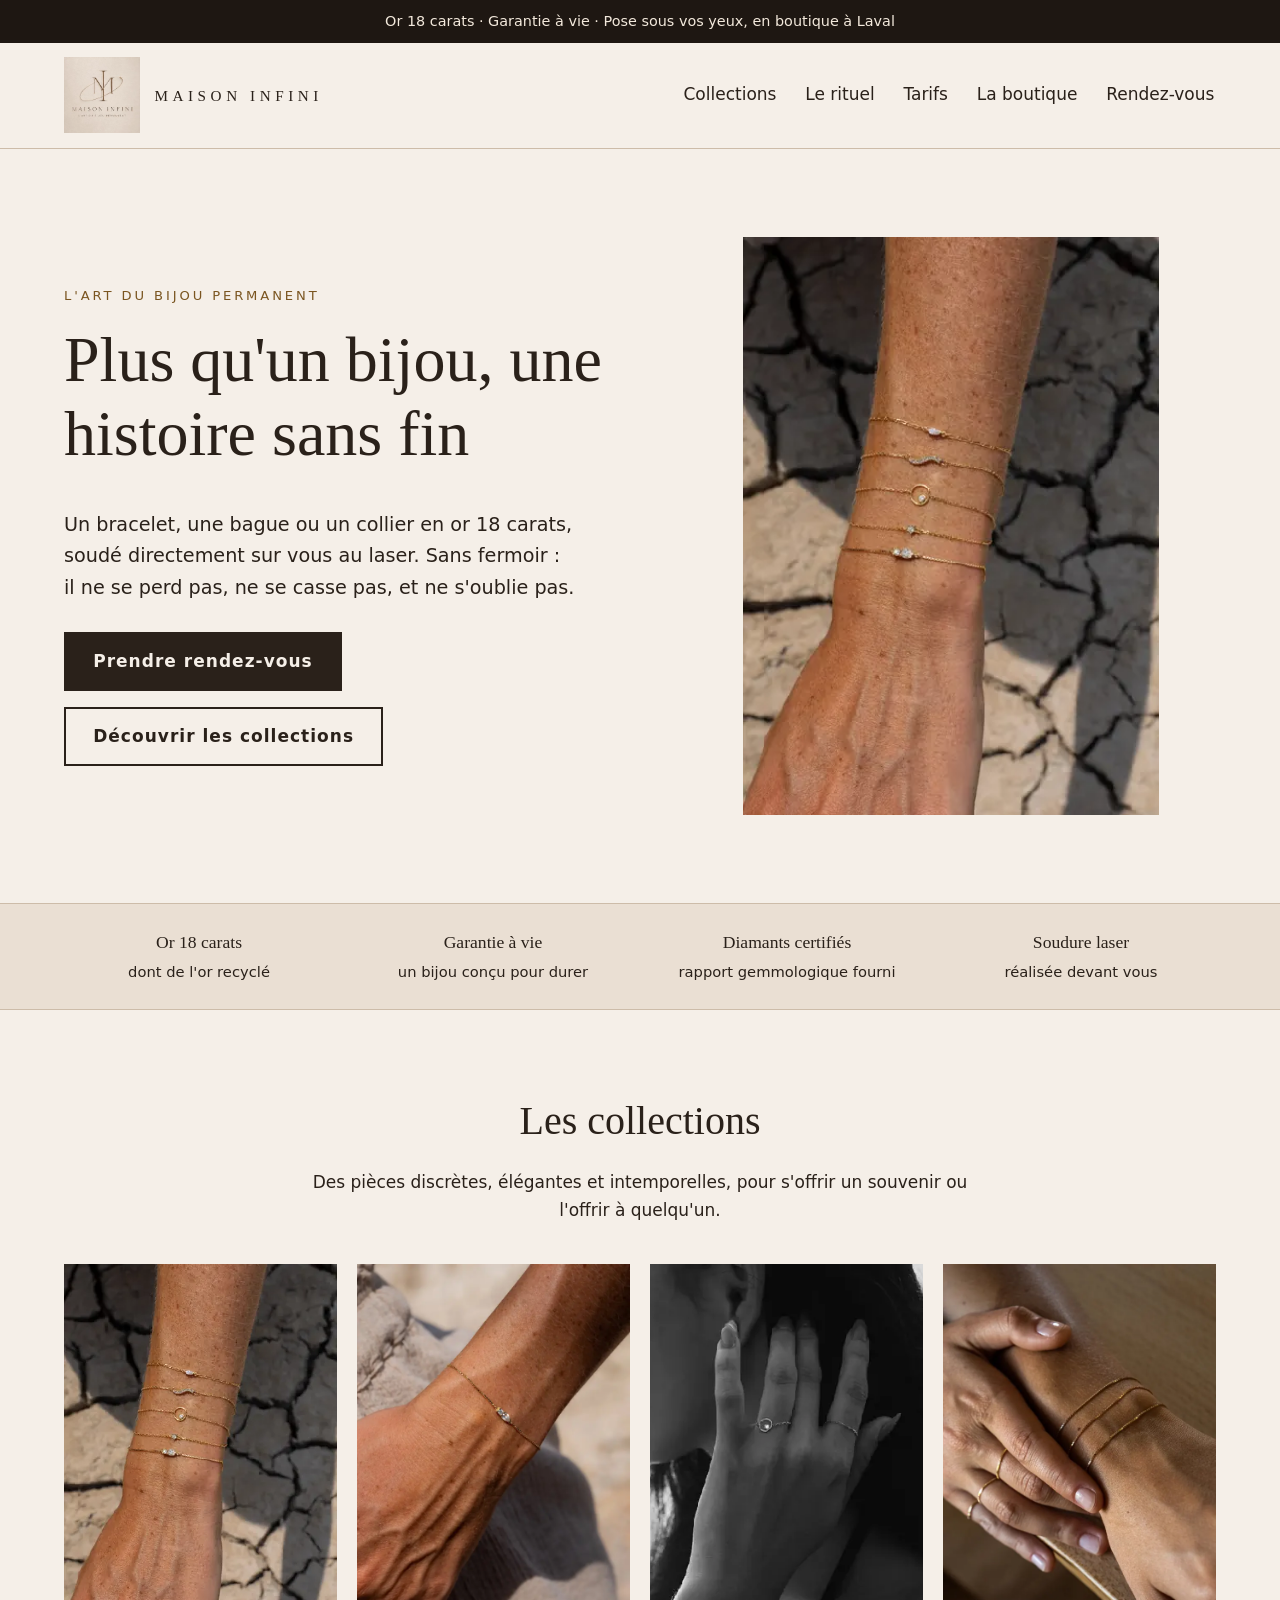
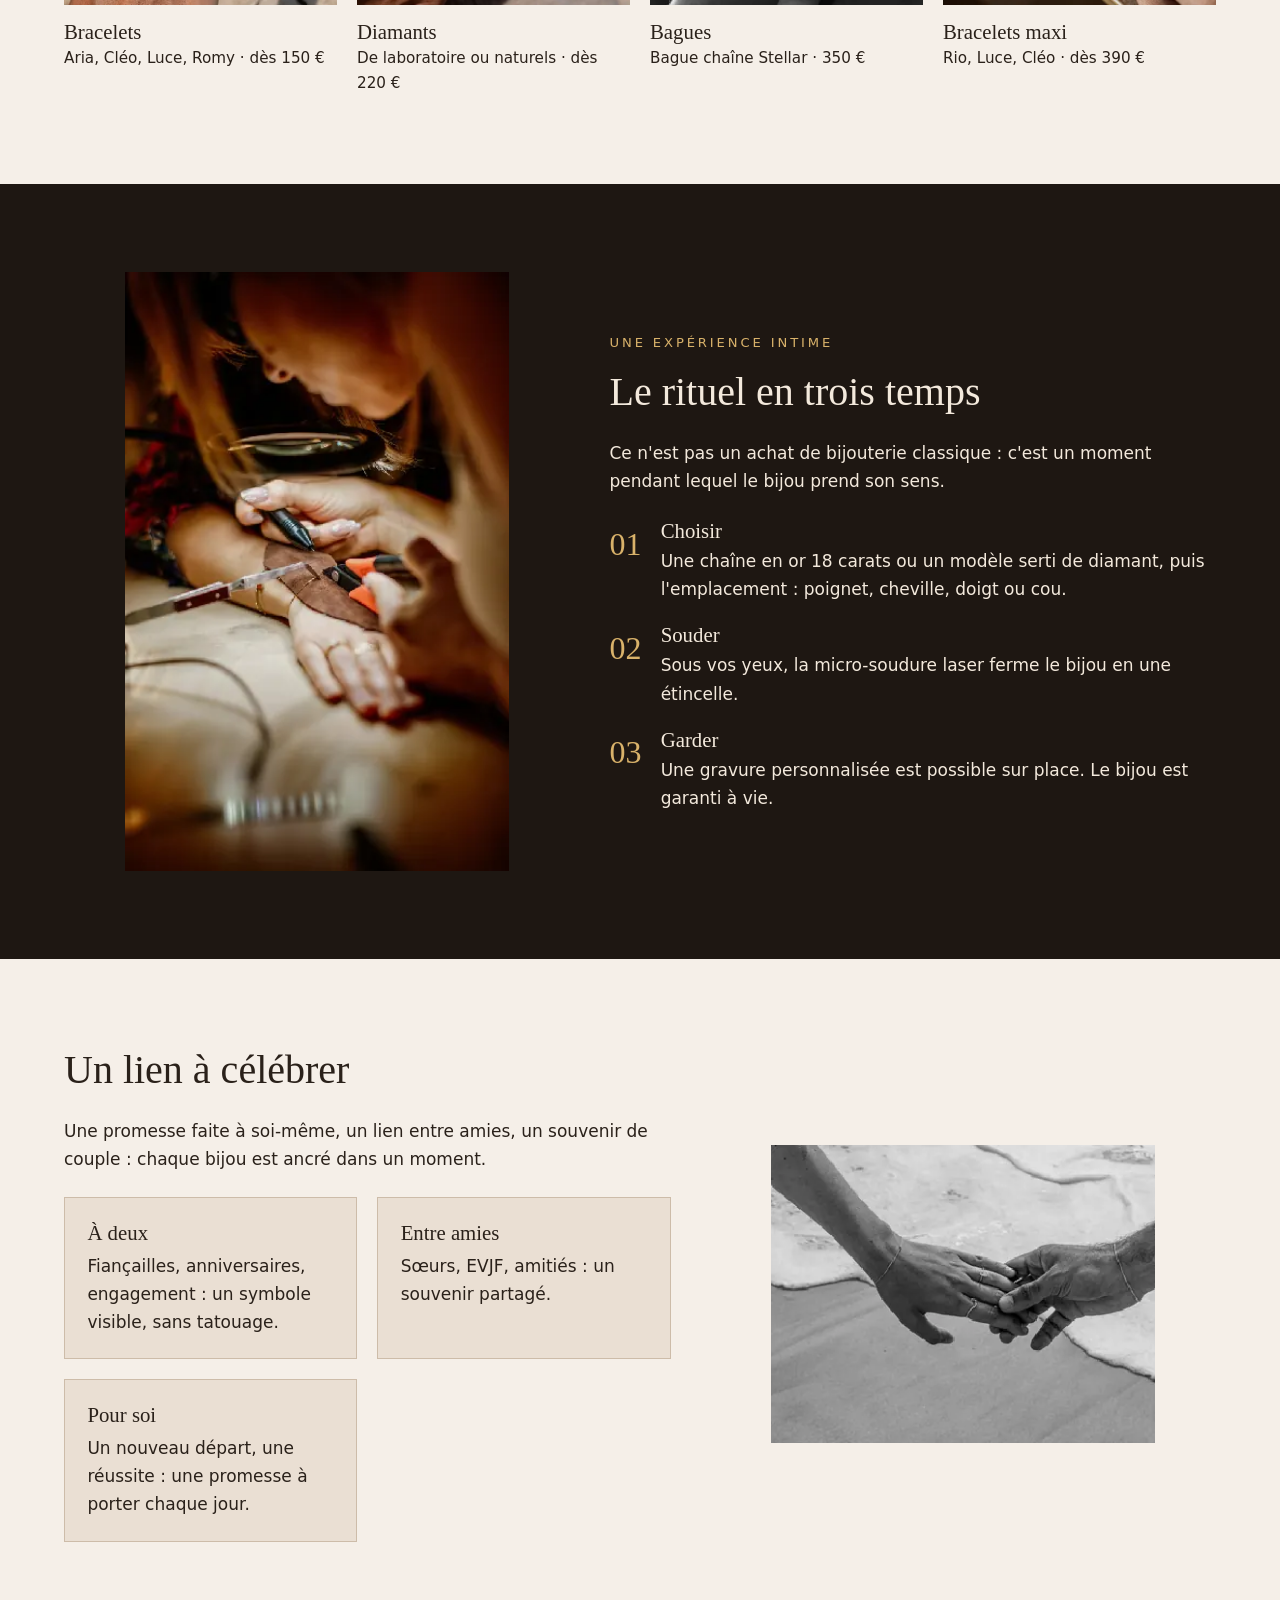
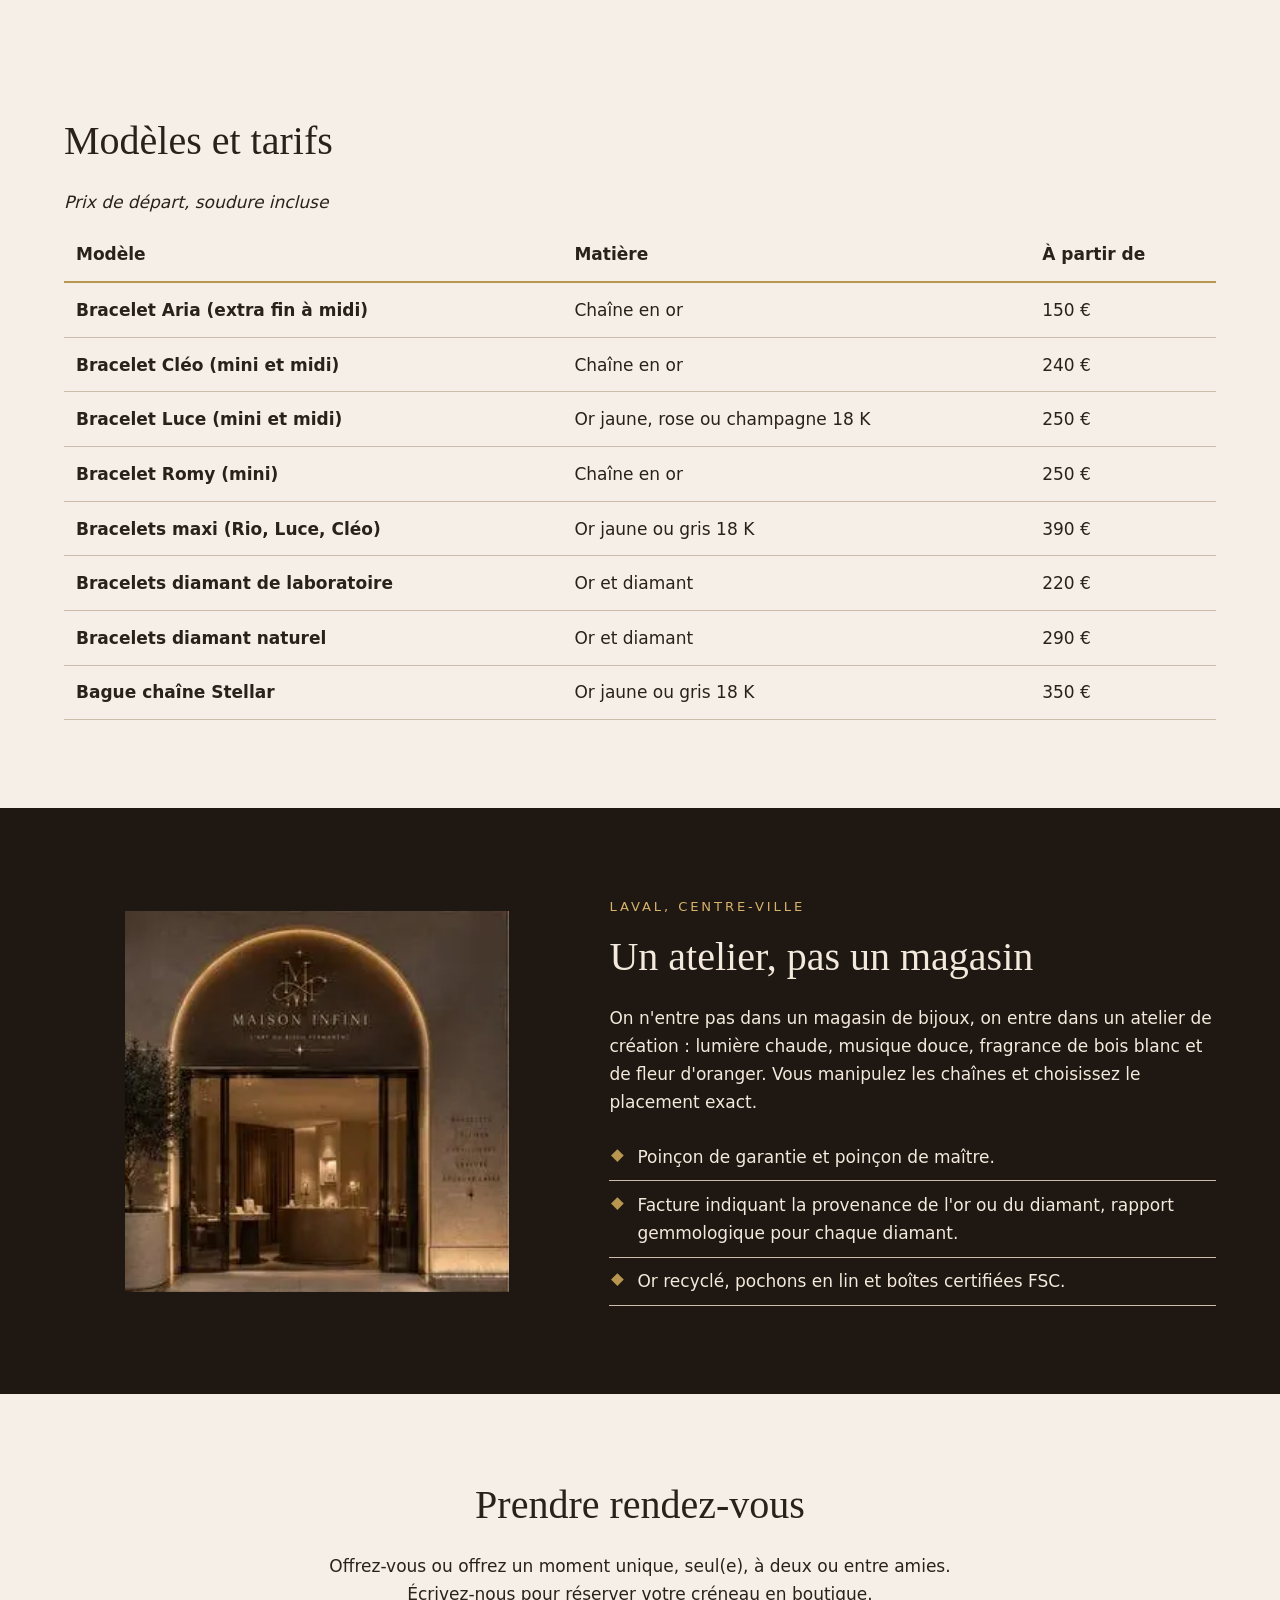
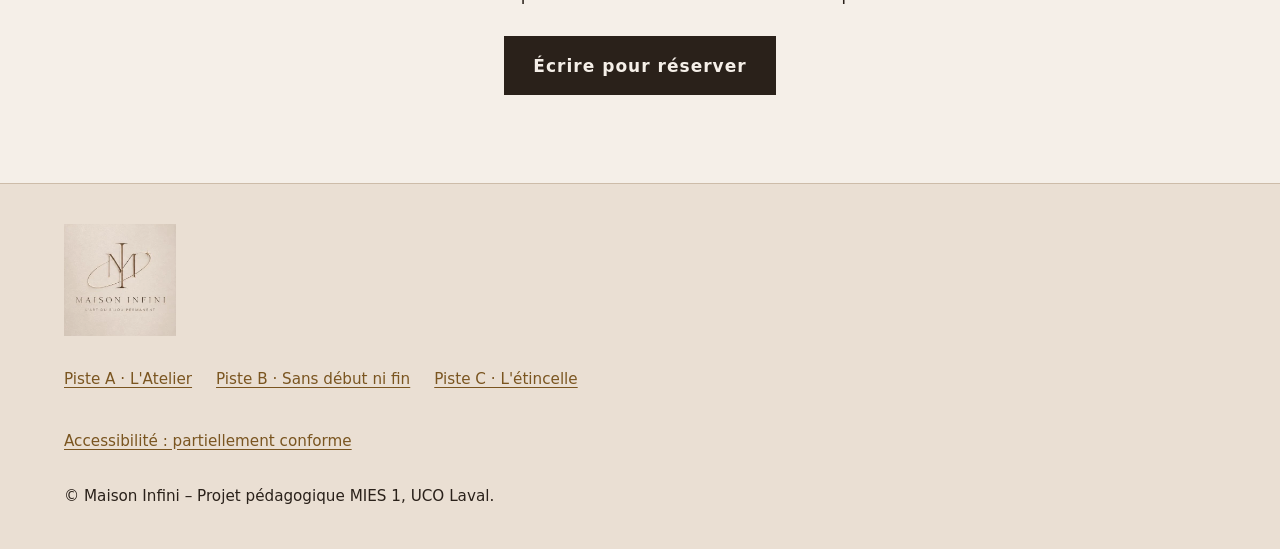
==== commit ff710cc9: "Remplacement des photos Diamants et Bracelets maxi Co-Authored-By: Claude Sonnet 5.5 <noreply@anthro" ====
--- a/index.html
+++ b/index.html
@@ -68,9 +68,9 @@
     </div>
     <ul class="tiles">
       <li class="tile"><a href="#tarifs"><img src="img/bracelets-poignet.webp" width="398" height="553" loading="lazy" alt="Bracelets fins en or portés au poignet."><h3>Bracelets</h3><p>Aria, Cléo, Luce, Romy · dès 150 €</p></a></li>
-      <li class="tile"><a href="#tarifs"><img src="img/diamants.webp" width="285" height="413" loading="lazy" alt="Diamants taillés posés sur un tissu sombre."><h3>Diamants</h3><p>De laboratoire ou naturels · dès 220 €</p></a></li>
+      <li class="tile"><a href="#tarifs"><img src="img/diamants.webp" width="640" height="800" loading="lazy" alt="Poignet portant un bracelet fin en or serti de deux petits diamants."><h3>Diamants</h3><p>De laboratoire ou naturels · dès 220 €</p></a></li>
       <li class="tile"><a href="#tarifs"><img src="img/bague.webp" width="355" height="412" loading="lazy" alt="Main de femme portant une bague fine en noir et blanc."><h3>Bagues</h3><p>Bague chaîne Stellar · 350 €</p></a></li>
-      <li class="tile"><a href="#tarifs"><img src="img/or.webp" width="266" height="245" loading="lazy" alt="Éclats d'or brillant."><h3>Bracelets maxi</h3><p>Rio, Luce, Cléo · dès 390 €</p></a></li>
+      <li class="tile"><a href="#tarifs"><img src="img/bracelets-maxi.webp" width="640" height="800" loading="lazy" alt="Mains croisées portant trois bracelets fins en chaîne d'or et plusieurs bagues fines."><h3>Bracelets maxi</h3><p>Rio, Luce, Cléo · dès 390 €</p></a></li>
     </ul>
   </section>
 
